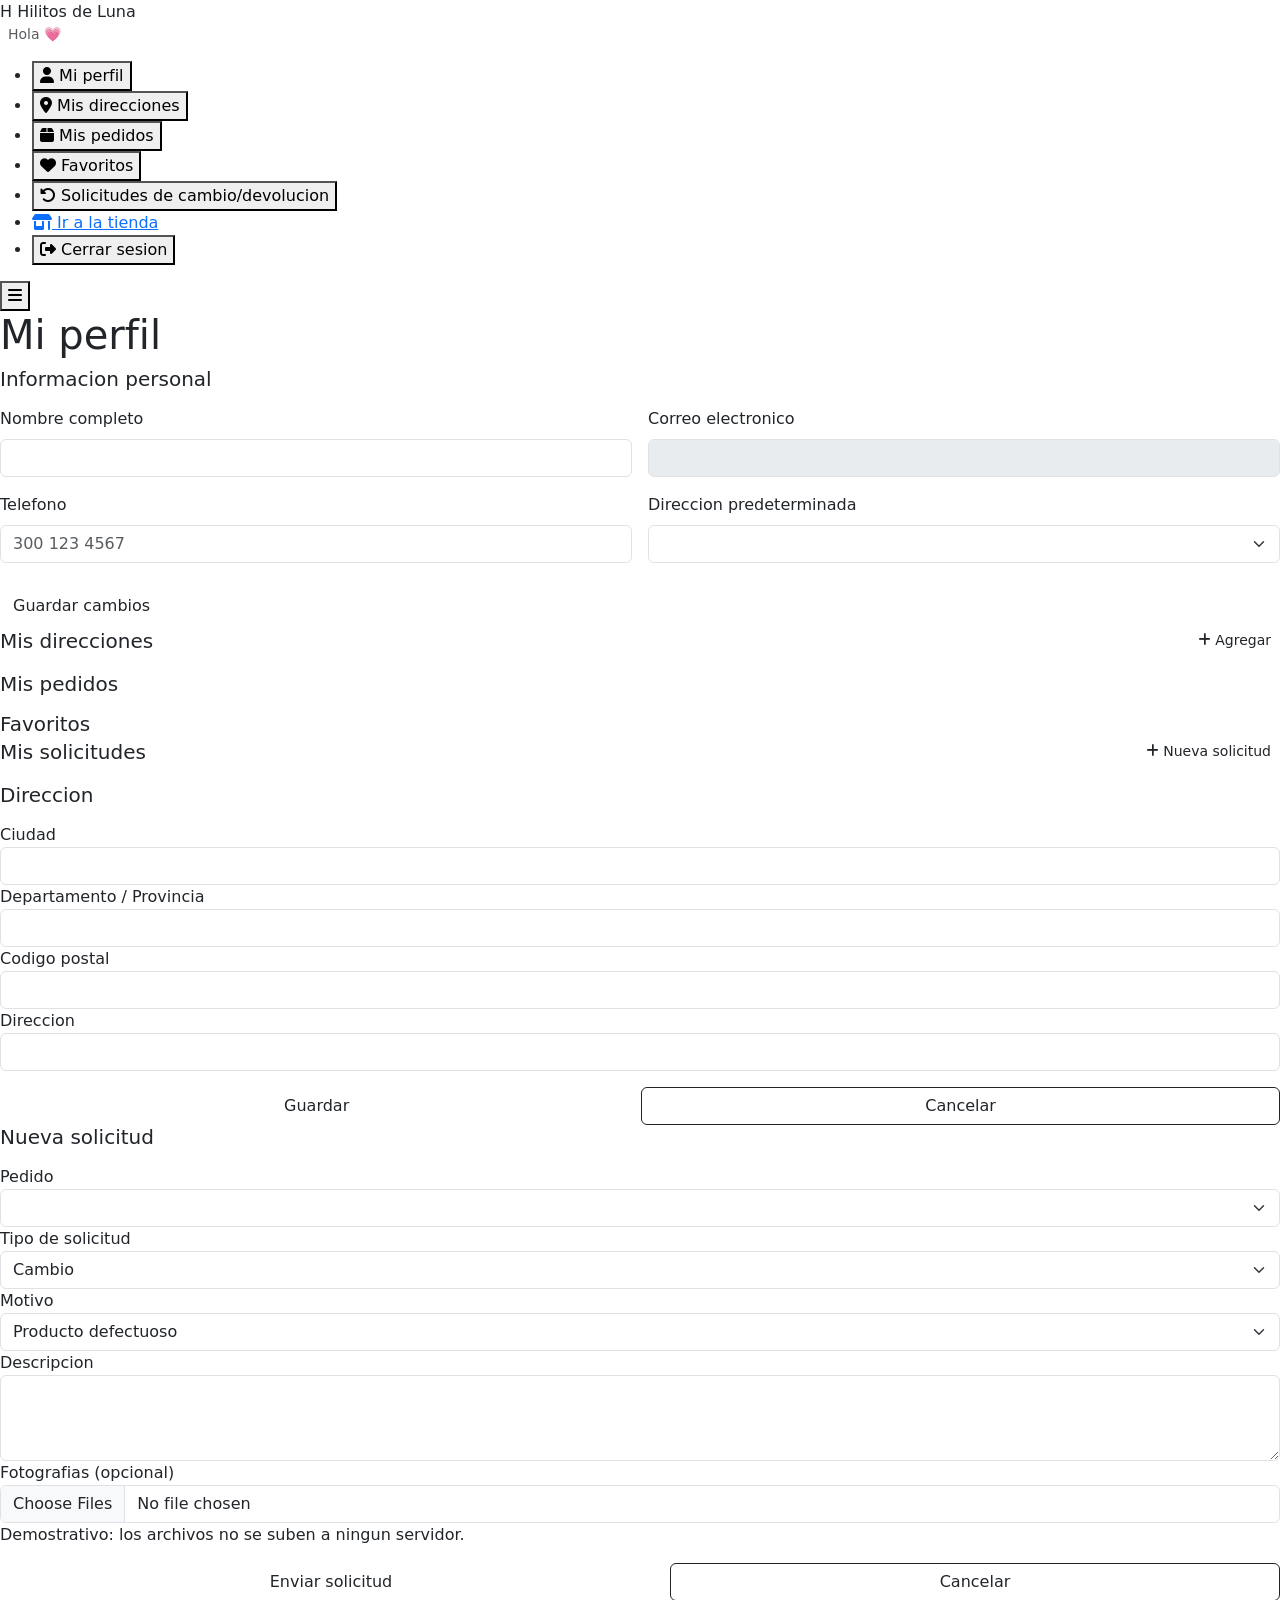
==== Cuenta.html @ 7c1213da "Novedad: Agregué Login con su respectivo CSS y JS" ====
<!DOCTYPE html>
<html lang="es">

<head>
    <meta charset="UTF-8">
    <meta name="viewport" content="width=device-width, initial-scale=1.0">
    <title>Mi cuenta - Hilitos de Luna</title>
    <link rel="icon" type="image/svg+xml" href="favicon.svg">
    <link href="https://cdn.jsdelivr.net/npm/bootstrap@5.3.8/dist/css/bootstrap.min.css" rel="stylesheet">
    <link rel="preconnect" href="https://fonts.googleapis.com">
    <link rel="preconnect" href="https://fonts.gstatic.com" crossorigin>
    <link href="https://fonts.googleapis.com/css2?family=Playfair+Display:wght@700;800&family=Poppins:wght@400;500;600;700&display=swap" rel="stylesheet">
    <link rel="stylesheet" href="https://cdnjs.cloudflare.com/ajax/libs/font-awesome/6.4.0/css/all.min.css">
    <link rel="stylesheet" href="style.css">
    <link rel="stylesheet" href="css/panel.css">
</head>

<body>
    <div class="hl-panel-shell">
        <aside class="hl-sidebar" id="sidebarCuenta">
            <div class="hl-sidebar-brand">
                <span class="brand-mark">H</span>
                <span>Hilitos de Luna</span>
            </div>
            <p class="px-2 text-muted small mb-3" id="saludoUsuario">Hola 💗</p>
            <ul class="hl-menu">
                <li><button data-seccion="perfil" class="active"><i class="fas fa-user"></i> Mi perfil</button></li>
                <li><button data-seccion="direcciones"><i class="fas fa-location-dot"></i> Mis direcciones</button></li>
                <li><button data-seccion="pedidos"><i class="fas fa-box"></i> Mis pedidos</button></li>
                <li><button data-seccion="favoritos"><i class="fas fa-heart"></i> Favoritos</button></li>
                <li><button data-seccion="solicitudes"><i class="fas fa-rotate-left"></i> Solicitudes de cambio/devolucion</button></li>
                <li><a href="index.html"><i class="fas fa-shop"></i> Ir a la tienda</a></li>
                <li><button id="btnCerrarSesion" class="hl-menu-danger"><i class="fas fa-right-from-bracket"></i> Cerrar sesion</button></li>
            </ul>
        </aside>

        <main class="hl-content">
            <div class="hl-content-header">
                <button class="hl-sidebar-toggle" id="btnToggleSidebar"><i class="fas fa-bars"></i></button>
                <h1 id="tituloSeccion">Mi perfil</h1>
            </div>

            <!-- PERFIL -->
            <section class="hl-panel-section active" id="seccion-perfil">
                <div class="hl-card">
                    <h2 class="h5 mb-3">Informacion personal</h2>
                    <form id="formPerfil">
                        <div class="row g-3">
                            <div class="col-md-6">
                                <label class="form-label">Nombre completo</label>
                                <input type="text" class="form-control" id="perfilNombre" required>
                            </div>
                            <div class="col-md-6">
                                <label class="form-label">Correo electronico</label>
                                <input type="email" class="form-control" id="perfilCorreo" disabled>
                            </div>
                            <div class="col-md-6">
                                <label class="form-label">Telefono</label>
                                <input type="tel" class="form-control" id="perfilTelefono" placeholder="300 123 4567">
                            </div>
                            <div class="col-md-6">
                                <label class="form-label">Direccion predeterminada</label>
                                <select class="form-select" id="perfilDireccionPredeterminada"></select>
                            </div>
                        </div>
                        <button type="submit" class="btn btn-shop mt-4">Guardar cambios</button>
                    </form>
                </div>
            </section>

            <!-- DIRECCIONES -->
            <section class="hl-panel-section" id="seccion-direcciones">
                <div class="hl-card">
                    <div class="d-flex justify-content-between align-items-center mb-3">
                        <h2 class="h5 mb-0">Mis direcciones</h2>
                        <button class="btn btn-shop btn-sm" id="btnNuevaDireccion"><i class="fas fa-plus"></i> Agregar</button>
                    </div>
                    <div id="listaDirecciones"></div>
                </div>
            </section>

            <!-- PEDIDOS -->
            <section class="hl-panel-section" id="seccion-pedidos">
                <div class="hl-card">
                    <h2 class="h5 mb-3">Mis pedidos</h2>
                    <div id="listaPedidos"></div>
                </div>
            </section>

            <!-- FAVORITOS -->
            <section class="hl-panel-section" id="seccion-favoritos">
                <div class="hl-card">
                    <h2 class="h5 mb-3">Favoritos</h2>
                    <div id="listaFavoritos" class="row g-3"></div>
                </div>
            </section>

            <!-- SOLICITUDES -->
            <section class="hl-panel-section" id="seccion-solicitudes">
                <div class="hl-card">
                    <div class="d-flex justify-content-between align-items-center mb-3">
                        <h2 class="h5 mb-0">Mis solicitudes</h2>
                        <button class="btn btn-shop btn-sm" id="btnNuevaSolicitud"><i class="fas fa-plus"></i> Nueva solicitud</button>
                    </div>
                    <div id="listaSolicitudes"></div>
                </div>
            </section>
        </main>
    </div>

    <!-- Modal direccion -->
    <div class="hl-modal-backdrop" id="modalDireccion">
        <div class="hl-modal">
            <h3 class="h5 mb-3">Direccion</h3>
            <form id="formDireccion">
                <input type="hidden" id="direccionId">
                <div class="hl-field">
                    <label>Ciudad</label>
                    <input type="text" class="form-control" id="direccionCiudad" required>
                </div>
                <div class="hl-field">
                    <label>Departamento / Provincia</label>
                    <input type="text" class="form-control" id="direccionDepartamento" required>
                </div>
                <div class="hl-field">
                    <label>Codigo postal</label>
                    <input type="text" class="form-control" id="direccionCodigoPostal" required>
                </div>
                <div class="hl-field">
                    <label>Direccion</label>
                    <input type="text" class="form-control" id="direccionTexto" required>
                </div>
                <div class="d-flex gap-2 mt-3">
                    <button type="submit" class="btn btn-shop flex-fill">Guardar</button>
                    <button type="button" class="btn btn-outline-dark flex-fill" id="btnCerrarModalDireccion">Cancelar</button>
                </div>
            </form>
        </div>
    </div>

    <!-- Modal solicitud -->
    <div class="hl-modal-backdrop" id="modalSolicitud">
        <div class="hl-modal">
            <h3 class="h5 mb-3">Nueva solicitud</h3>
            <form id="formSolicitud">
                <div class="hl-field">
                    <label>Pedido</label>
                    <select class="form-select" id="solicitudPedido" required></select>
                </div>
                <div class="hl-field">
                    <label>Tipo de solicitud</label>
                    <select class="form-select" id="solicitudTipo" required>
                        <option value="Cambio">Cambio</option>
                        <option value="Devolucion">Devolucion</option>
                        <option value="Garantia">Garantia</option>
                    </select>
                </div>
                <div class="hl-field">
                    <label>Motivo</label>
                    <select class="form-select" id="solicitudMotivo" required>
                        <option>Producto defectuoso</option>
                        <option>No corresponde al pedido</option>
                        <option>Cambio de talla/color</option>
                        <option>Otro</option>
                    </select>
                </div>
                <div class="hl-field">
                    <label>Descripcion</label>
                    <textarea class="form-control" id="solicitudDescripcion" rows="3" required></textarea>
                </div>
                <div class="hl-field">
                    <label>Fotografias (opcional)</label>
                    <input type="file" class="form-control" id="solicitudFotos" accept="image/*" multiple>
                    <p class="hl-hint">Demostrativo: los archivos no se suben a ningun servidor.</p>
                </div>
                <div class="d-flex gap-2 mt-3">
                    <button type="submit" class="btn btn-shop flex-fill">Enviar solicitud</button>
                    <button type="button" class="btn btn-outline-dark flex-fill" id="btnCerrarModalSolicitud">Cancelar</button>
                </div>
            </form>
        </div>
    </div>

    <script src="js/store.js"></script>
    <script src="js/ui-components.js"></script>
    <script src="js/cuenta.js"></script>
</body>

</html>
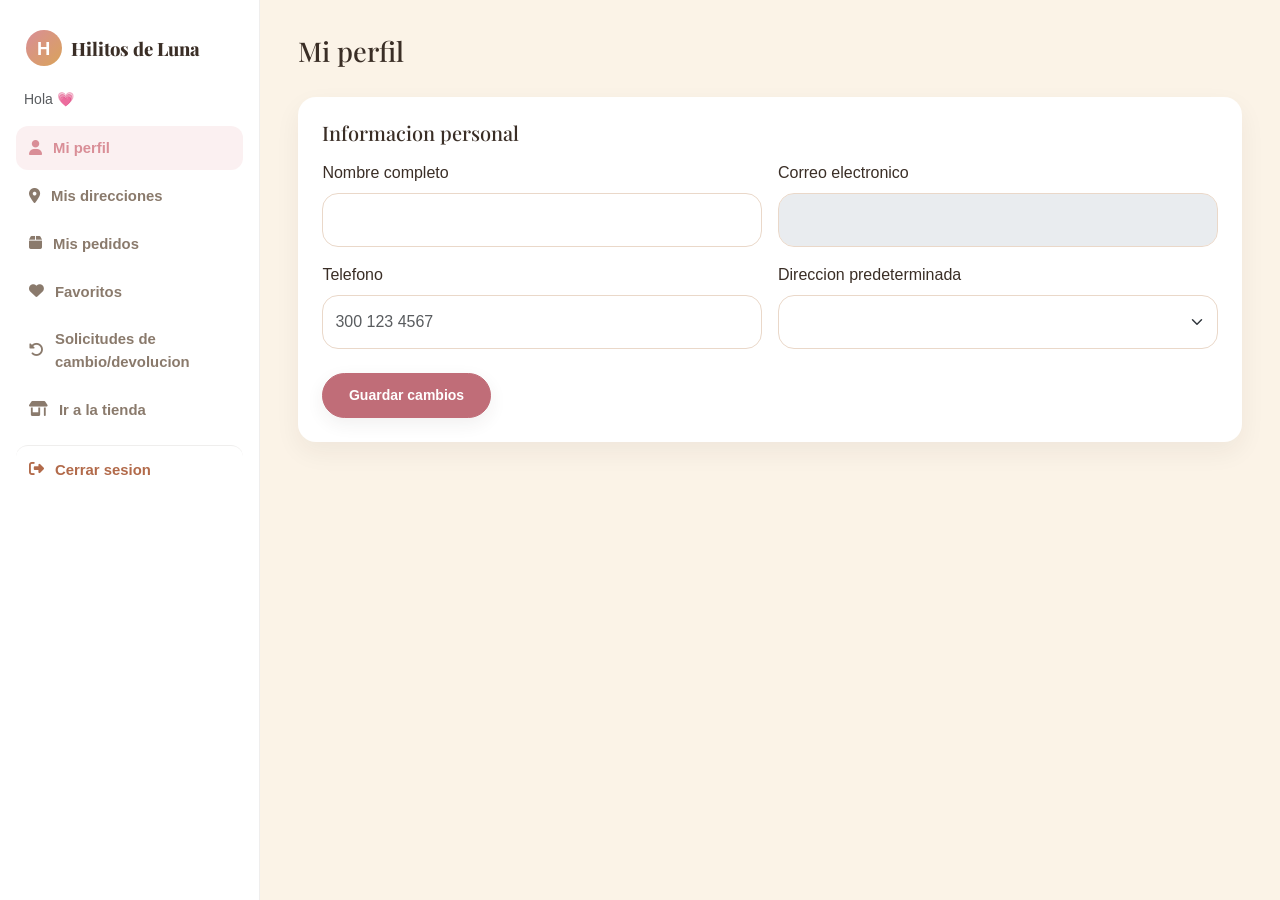
==== commit 1f9fa0b9: "Cambios: Nuevamente, se modifico el link de los archivos ya que se encontraban mal enlazados" ====
--- a/Cuenta.html
+++ b/Cuenta.html
@@ -11,8 +11,8 @@
     <link rel="preconnect" href="https://fonts.gstatic.com" crossorigin>
     <link href="https://fonts.googleapis.com/css2?family=Playfair+Display:wght@700;800&family=Poppins:wght@400;500;600;700&display=swap" rel="stylesheet">
     <link rel="stylesheet" href="https://cdnjs.cloudflare.com/ajax/libs/font-awesome/6.4.0/css/all.min.css">
-    <link rel="stylesheet" href="style.css">
-    <link rel="stylesheet" href="css/panel.css">
+    <link rel="stylesheet" href="style/style.css">
+    <link rel="stylesheet" href="style/Panel.css">
 </head>
 
 <body>
--- a/style/style.css
+++ b/style/style.css
@@ -0,0 +1,1473 @@
+:root {
+    /* Paleta principal — crema/beige de base, rosa como acento, terracota de contraste, dorado calido, blanco limpio */
+    --cream: #fbf3e7;
+    --cream-deep: #f4e6d4;
+    --rose: #d98e97;
+    --rose-deep: #c06d78;
+    --clay: #b26a4a;
+    --gold: #d9a35a;
+    --ink: #3a2e26;
+    --muted: #8a7a6c;
+    --paper: #ffffff;
+    --line: #eadfcf;
+
+    /* Espaciado */
+    --space-xs: .5rem;
+    --space-sm: 1rem;
+    --space-md: 1.75rem;
+    --space-lg: 3rem;
+    --space-xl: 5rem;
+
+    /* Bordes y sombras — suaves, sin exceso */
+    --radius-sm: 10px;
+    --radius-md: 16px;
+    --radius-lg: 24px;
+    --shadow-sm: 0 6px 18px rgba(58, 46, 38, .07);
+    --shadow-md: 0 14px 34px rgba(58, 46, 38, .10);
+    --shadow-lg: 0 24px 56px rgba(58, 46, 38, .14);
+
+    /* Tipografia */
+    --font-display: "Bebas Neue", sans-serif;;
+    --font-body: "Elms Sans", sans-serif;
+    --fs-h1: clamp(2.6rem, 5.2vw, 4.4rem);
+    --fs-h2: clamp(2rem, 3.6vw, 2.85rem);
+    --fs-h3: 1.3rem;
+    --fs-body: 1rem;
+    --fs-small: .875rem;
+    --fs-label: .75rem;
+}
+
+* {
+    letter-spacing: 0;
+}
+
+html {
+    scroll-behavior: smooth;
+}
+
+@media (prefers-reduced-motion: reduce) {
+    html {
+        scroll-behavior: auto;
+    }
+
+    * {
+        animation-duration: .001ms !important;
+        transition-duration: .001ms !important;
+    }
+}
+
+:focus-visible {
+    outline: 3px solid var(--clay);
+    outline-offset: 3px;
+}
+
+body {
+    overflow-x: hidden;
+    background: var(--cream);
+    color: var(--ink);
+    font-family: var(--font-body);
+    font-size: var(--fs-body);
+}
+
+h1,
+h2,
+h3.section-title,
+.navbar-brand,
+.hero h1 {
+    font-family: var(--font-display);
+}
+
+h1 { font-size: var(--fs-h1); }
+h2 { font-size: var(--fs-h2); }
+h3 { font-size: var(--fs-h3); }
+
+.text-muted,
+.lead,
+p {
+    color: var(--muted);
+}
+
+/* ===== NAVBAR ===== */
+.navbar {
+    padding: .85rem 0;
+    background: rgba(251, 243, 231, .9);
+    backdrop-filter: blur(16px);
+    border-bottom: 1px solid transparent;
+    transition: box-shadow .3s ease, border-color .3s ease;
+}
+
+.navbar-brand {
+    display: inline-flex;
+    align-items: center;
+    gap: .65rem;
+    color: var(--ink);
+    font-size: 1.3rem;
+    font-weight: 800;
+}
+
+.brand-mark {
+    display: grid;
+    place-items: center;
+    width: 38px;
+    height: 38px;
+    border-radius: 50%;
+    background: linear-gradient(135deg, var(--rose), var(--gold));
+    color: #fff;
+    font-family: var(--font-body);
+    font-weight: 800;
+}
+
+.navbar-links {
+    display: flex;
+    align-items: center;
+    gap: 1.85rem;
+}
+
+.nav-link {
+    padding: 0;
+    color: var(--ink);
+    font-size: var(--fs-small);
+    font-weight: 600;
+    position: relative;
+}
+
+.nav-link::after {
+    content: "";
+    position: absolute;
+    left: 0;
+    bottom: -4px;
+    width: 0;
+    height: 2px;
+    background: var(--rose-deep);
+    transition: width .25s ease;
+}
+
+.nav-link:hover,
+.nav-link:focus-visible {
+    color: var(--rose-deep);
+}
+
+.nav-link:hover::after,
+.nav-link:focus-visible::after {
+    width: 100%;
+}
+
+.navbar-icons {
+    display: flex;
+    align-items: center;
+    gap: .35rem;
+}
+
+.icon-btn {
+    position: relative;
+    display: grid;
+    place-items: center;
+    width: 42px;
+    height: 42px;
+    border: 1px solid transparent;
+    border-radius: 50%;
+    background: transparent;
+    color: var(--ink);
+    font-size: 1.05rem;
+    text-decoration: none;
+    transition: background .2s ease, color .2s ease;
+}
+
+.icon-btn:hover,
+.icon-btn:focus-visible {
+    background: var(--cream-deep);
+    color: var(--rose-deep);
+}
+
+.cart-badge {
+    position: absolute;
+    top: 2px;
+    right: 2px;
+    display: grid;
+    place-items: center;
+    min-width: 17px;
+    height: 17px;
+    padding: 0 3px;
+    border-radius: 999px;
+    background: var(--rose-deep);
+    color: #fff;
+    font-size: .62rem;
+    font-weight: 800;
+}
+
+.hamburger-btn {
+    display: grid;
+    place-items: center;
+    width: 42px;
+    height: 42px;
+    border: 1px solid var(--line);
+    border-radius: 50%;
+    background: var(--paper);
+    color: var(--ink);
+    font-size: 1.05rem;
+    transition: background .2s ease, border-color .2s ease;
+}
+
+.hamburger-btn:hover,
+.hamburger-btn:focus-visible {
+    background: var(--cream-deep);
+    border-color: var(--rose);
+}
+
+/* ===== OFFCANVAS MENU ===== */
+.menu-offcanvas {
+    width: min(380px, 88vw);
+    background: var(--paper);
+    border-left: 1px solid var(--line);
+}
+
+.menu-offcanvas .offcanvas-header {
+    padding: 1.5rem 1.75rem 1rem;
+    border-bottom: 1px solid var(--line);
+}
+
+.menu-offcanvas .offcanvas-body {
+    padding: 1.5rem 1.75rem 2rem;
+}
+
+.menu-group {
+    margin-bottom: 1.75rem;
+}
+
+.menu-group-title {
+    display: block;
+    margin-bottom: .65rem;
+    color: var(--clay);
+    font-size: .72rem;
+    font-weight: 800;
+    letter-spacing: .08em;
+    text-transform: uppercase;
+}
+
+.menu-group ul {
+    list-style: none;
+    margin: 0;
+    padding: 0;
+}
+
+.menu-group a {
+    display: block;
+    padding: .55rem 0;
+    color: var(--ink);
+    font-weight: 600;
+    text-decoration: none;
+    border-bottom: 1px solid var(--line);
+}
+
+.menu-group a:hover,
+.menu-group a:focus-visible {
+    color: var(--rose-deep);
+}
+
+.menu-cta {
+    margin-top: .5rem;
+}
+
+/* ===== BOTONES ===== */
+.btn {
+    border-radius: 999px;
+    padding: .7rem 1.6rem;
+    font-size: var(--fs-small);
+    font-weight: 700;
+}
+
+.btn-shop {
+    background: var(--rose-deep);
+    border-color: var(--rose-deep);
+    color: #fff;
+    box-shadow: var(--shadow-sm);
+    transition: all .25s ease;
+}
+
+.btn-shop:hover {
+    background: var(--clay);
+    border-color: var(--clay);
+    color: #fff;
+    transform: translateY(-2px);
+    box-shadow: var(--shadow-md);
+}
+
+.btn-outline-dark {
+    border-radius: 999px;
+    border-color: var(--ink);
+    color: var(--ink);
+}
+
+.btn-outline-dark:hover {
+    background: var(--ink);
+    border-color: var(--ink);
+    color: #fff;
+}
+
+.hero {
+    position: relative;
+    padding-top: 6.5rem;
+    background:
+        radial-gradient(circle at 12% 20%, rgba(217, 142, 151, .14), transparent 32%),
+        var(--cream);
+}
+
+.hero h1 {
+    max-width: 620px;
+    font-size: var(--fs-h1);
+    line-height: 1.04;
+    color: var(--ink);
+}
+
+.hero .lead {
+    max-width: 480px;
+    margin-top: 1rem;
+    font-size: 1.05rem;
+    color: var(--muted);
+}
+
+.hero-actions {
+    margin-top: 2rem;
+}
+
+.hero-art {
+    position: relative;
+}
+
+.hero-art img,
+.story-img,
+.gallery-grid img {
+    width: 100%;
+    border-radius: var(--radius-md);
+    object-fit: cover;
+    box-shadow: var(--shadow-lg);
+}
+
+.hero-art img {
+    height: 560px;
+}
+
+.trust-badge {
+    display: inline-flex;
+    align-items: center;
+    gap: .6rem;
+    margin-top: 1.5rem;
+    padding: .55rem 1.1rem .55rem .55rem;
+    border-radius: 999px;
+    background: var(--paper);
+    box-shadow: var(--shadow-sm);
+}
+
+.trust-badge .badge-icon {
+    display: grid;
+    place-items: center;
+    width: 34px;
+    height: 34px;
+    border-radius: 50%;
+    background: var(--rose);
+    color: #fff;
+    font-size: .8rem;
+    font-weight: 800;
+}
+
+.trust-badge span {
+    color: var(--ink);
+    font-size: .8rem;
+    font-weight: 700;
+}
+
+/* ===== FRANJA DE BENEFICIOS ===== */
+.benefits-strip {
+    padding: 1.75rem 0;
+    background: var(--paper);
+    border-bottom: 1px solid var(--line);
+}
+
+.benefits-strip .row {
+    row-gap: 1rem;
+}
+
+.benefit-chip {
+    display: flex;
+    align-items: center;
+    justify-content: center;
+    gap: .6rem;
+}
+
+.benefit-chip i {
+    color: var(--rose-deep);
+    font-size: 1.05rem;
+}
+
+.benefit-chip span {
+    color: var(--ink);
+    font-size: .85rem;
+    font-weight: 600;
+}
+
+.section-spacing {
+    padding: var(--space-xl) 0;
+}
+
+.section-label {
+    display: inline-flex;
+    margin-bottom: .75rem;
+    padding: .45rem .9rem;
+    border-radius: 999px;
+    background: var(--cream-deep);
+    color: var(--clay);
+    font-size: var(--fs-label);
+    font-weight: 800;
+    letter-spacing: .04em;
+    text-transform: uppercase;
+}
+
+.section-title {
+    font-size: var(--fs-h2);
+    line-height: 1.1;
+    color: var(--ink);
+}
+
+.product-card {
+    overflow: hidden;
+    height: 100%;
+    border-radius: var(--radius-md);
+    background: var(--paper);
+    box-shadow: 0 18px 44px rgba(51, 40, 34, .1);
+    transition: transform .25s ease, box-shadow .25s ease;
+}
+
+.featured-section {
+    background: var(--cream-deep);
+}
+
+.crochet-carousel {
+    overflow: hidden;
+    border-radius: var(--radius-lg);
+    background: #fff;
+    box-shadow: var(--shadow-lg);
+}
+
+.crochet-carousel .carousel-item {
+    position: relative;
+}
+
+.crochet-carousel img {
+    height: 520px;
+    object-fit: cover;
+    object-position: center;
+}
+
+.crochet-carousel .carousel-item:nth-child(2) img {
+    object-position: center 62%;
+}
+
+.crochet-carousel .carousel-item:nth-child(3) img {
+    object-position: center 58%;
+}
+
+.crochet-carousel .carousel-caption {
+    right: auto;
+    bottom: 1.5rem;
+    left: 1.5rem;
+    z-index: 2;
+    max-width: 320px;
+    padding: 1.1rem 1.4rem;
+    border-radius: var(--radius-md);
+    background: rgba(255, 255, 255, .92);
+    box-shadow: var(--shadow-sm);
+    text-align: left;
+}
+
+.carousel-eyebrow {
+    display: block;
+    margin-bottom: .3rem;
+    color: var(--clay);
+    font-size: .68rem;
+    font-weight: 800;
+    letter-spacing: .06em;
+    text-transform: uppercase;
+}
+
+.crochet-carousel .carousel-caption h5 {
+    margin-bottom: .3rem;
+    color: var(--ink);
+    font-family: var(--font-display);
+    font-size: 1.5rem;
+    font-weight: 700;
+    line-height: 1.1;
+}
+
+.carousel-price-row {
+    display: flex;
+    align-items: center;
+    justify-content: space-between;
+    gap: .75rem;
+    margin-top: .6rem;
+}
+
+.carousel-price-row strong {
+    color: var(--rose-deep);
+    font-family: var(--font-display);
+    font-size: 1.2rem;
+}
+
+.carousel-price-row a {
+    color: var(--clay);
+    font-size: .78rem;
+    font-weight: 800;
+    text-decoration: none;
+    white-space: nowrap;
+}
+
+.carousel-price-row a:hover {
+    text-decoration: underline;
+}
+
+.crochet-carousel .carousel-indicators {
+    right: 1.5rem;
+    bottom: 1.5rem;
+    left: auto;
+    justify-content: flex-end;
+    margin: 0;
+}
+
+.crochet-carousel .carousel-indicators [data-bs-target] {
+    width: 42px;
+    height: 5px;
+    border: 0;
+    border-radius: 999px;
+    background-color: var(--clay);
+}
+
+.crochet-carousel .carousel-control-prev,
+.crochet-carousel .carousel-control-next {
+    width: 4rem;
+}
+
+.crochet-carousel .carousel-control-prev-icon,
+.crochet-carousel .carousel-control-next-icon {
+    width: 3rem;
+    height: 3rem;
+    border-radius: 50%;
+    background-size: 50%;
+    background-color: rgba(255, 255, 255, .75);
+}
+
+.product-card:hover {
+    transform: translateY(-8px);
+    box-shadow: 0 26px 60px rgba(51, 40, 34, .16);
+}
+
+.product-card img {
+    width: 100%;
+    height: 260px;
+    object-fit: cover;
+    object-position: center;
+}
+
+.row > .col-md-6:nth-child(2) .product-card img {
+    object-position: center 42%;
+}
+
+.product-body {
+    padding: 1.25rem;
+}
+
+.product-body span {
+    color: var(--rose);
+    font-size: .78rem;
+    font-weight: 800;
+    text-transform: uppercase;
+}
+
+.product-body h3 {
+    margin-top: .35rem;
+    font-size: 1.25rem;
+    font-weight: 800;
+}
+
+.product-body p {
+    color: var(--muted);
+}
+
+.product-footer {
+    display: flex;
+    align-items: center;
+    justify-content: space-between;
+    gap: 1rem;
+}
+
+.product-footer a {
+    color: var(--clay);
+    font-weight: 800;
+    text-decoration: none;
+}
+
+.story-section {
+    background: #f7eadb;
+}
+
+.story-img {
+    height: 560px;
+}
+
+.mini-card {
+    min-height: 74px;
+    display: flex;
+    align-items: center;
+    padding: 1rem;
+    border-radius: var(--radius-md);
+    background: rgba(255, 255, 255, .68);
+    color: var(--ink);
+    font-weight: 700;
+}
+
+.gallery-section {
+    background: var(--cream);
+}
+
+.gallery-grid {
+    --bs-gutter-x: 1rem;
+}
+
+.gallery-grid .gallery-item {
+    overflow: hidden;
+    border-radius: var(--radius-md);
+    box-shadow: var(--shadow-sm);
+}
+
+.gallery-grid button.gallery-item {
+    display: block;
+    width: 100%;
+    padding: 0;
+    border: 0;
+    background: none;
+    cursor: zoom-in;
+}
+
+.gallery-grid img {
+    display: block;
+    width: 100%;
+    height: 100%;
+    object-fit: cover;
+    transition: transform .4s ease;
+}
+
+.gallery-grid button.gallery-item:hover img,
+.gallery-grid button.gallery-item:focus-visible img {
+    transform: scale(1.05);
+}
+
+.gallery-tall { height: 460px; }
+.gallery-short { height: 220px; }
+.gallery-mid { height: 340px; }
+
+.pinterest-section {
+    padding: 3.5rem 0;
+    background: var(--paper);
+}
+
+.pinterest-section .section-title {
+    font-size: clamp(1.6rem, 2.6vw, 2.1rem);
+}
+
+.pin-card {
+    overflow: hidden;
+    height: 380px;
+    padding: .5rem;
+    border-radius: var(--radius-md);
+    background: var(--cream);
+    box-shadow: var(--shadow-sm);
+}
+
+.pin-card iframe {
+    width: 100%;
+    height: 100%;
+    border: 0;
+    border-radius: var(--radius-sm);
+    background: #fff;
+}
+
+.pin-card-wide {
+    height: 400px;
+}
+
+/* ===== LIGHTBOX ===== */
+.gallery-lightbox .modal-content {
+    overflow: hidden;
+    border: 0;
+    border-radius: var(--radius-md);
+    background: transparent;
+}
+
+.gallery-lightbox .btn-close {
+    position: absolute;
+    top: .75rem;
+    right: .75rem;
+    z-index: 2;
+    padding: .6rem;
+    border-radius: 50%;
+    background: rgba(255, 255, 255, .9);
+    opacity: 1;
+}
+
+.gallery-lightbox img {
+    width: 100%;
+    max-height: 85vh;
+    object-fit: contain;
+    background: var(--ink);
+}
+
+/* ===== FAQ ===== */
+.faq-section {
+    background: var(--cream-deep);
+}
+
+.faq-accordion .accordion-item {
+    margin-bottom: .75rem;
+    border: 1px solid var(--line);
+    border-radius: var(--radius-sm) !important;
+    overflow: hidden;
+    background: var(--paper);
+}
+
+.faq-accordion .accordion-button {
+    padding: 1.1rem 1.3rem;
+    color: var(--ink);
+    font-weight: 700;
+    background: var(--paper);
+}
+
+.faq-accordion .accordion-button:not(.collapsed) {
+    color: var(--rose-deep);
+    background: var(--cream);
+    box-shadow: none;
+}
+
+.faq-accordion .accordion-button:focus {
+    box-shadow: 0 0 0 .2rem rgba(192, 109, 120, .18);
+}
+
+.faq-accordion .accordion-body {
+    padding: 0 1.3rem 1.2rem;
+    color: var(--muted);
+}
+
+.contact-section {
+    background: #f7eadb;
+}
+
+.quote-section {
+    background: #fff8ed;
+}
+
+.quote-panel {
+    padding: 2rem;
+    border-radius: var(--radius-md);
+    background:
+        linear-gradient(135deg, rgba(255, 255, 255, .9), rgba(247, 234, 219, .72));
+    box-shadow: 0 22px 60px rgba(51, 40, 34, .12);
+}
+
+.quote-form,
+.quote-result {
+    height: 100%;
+    padding: 1.5rem;
+    border-radius: var(--radius-md);
+    background: rgba(255, 255, 255, .78);
+}
+
+.quote-form .form-label {
+    color: var(--ink);
+    font-weight: 700;
+}
+
+.quote-result {
+    display: flex;
+    flex-direction: column;
+    justify-content: center;
+    border: 2px solid rgba(192, 109, 120, .2);
+}
+
+.quote-kicker {
+    color: var(--clay);
+    font-size: .78rem;
+    font-weight: 800;
+    text-transform: uppercase;
+}
+
+.quote-result strong {
+    display: block;
+    margin: .4rem 0 .75rem;
+    color: var(--rose);
+    font-family: 'Playfair Display', serif;
+    font-size: clamp(2.4rem, 6vw, 4.2rem);
+    line-height: 1;
+}
+
+.quote-result p {
+    margin: 0;
+    color: var(--muted);
+    font-weight: 500;
+}
+
+.contact-box {
+    padding: 2rem;
+    border-radius: var(--radius-md);
+    background: var(--paper);
+    box-shadow: 0 22px 60px rgba(51, 40, 34, .12);
+}
+
+.form-control,
+.form-select {
+    min-height: 54px;
+    border-radius: var(--radius-md);
+    border-color: #ead8c9;
+}
+
+.form-control:focus,
+.form-select:focus {
+    border-color: var(--rose);
+    box-shadow: 0 0 0 .25rem rgba(192, 109, 120, .14);
+}
+
+textarea.form-control {
+    min-height: 130px;
+}
+
+.footer {
+    padding: 3.5rem 0 1.5rem;
+    background: var(--ink);
+    color: rgba(255, 255, 255, .75);
+}
+
+.footer a {
+    color: rgba(255, 255, 255, .75);
+    text-decoration: none;
+}
+
+.footer a:hover,
+.footer a:focus-visible {
+    color: var(--gold);
+}
+
+.footer-brand {
+    display: flex;
+    align-items: center;
+    gap: .6rem;
+    margin-bottom: .85rem;
+}
+
+.brand-mark-footer {
+    display: grid;
+    place-items: center;
+    width: 34px;
+    height: 34px;
+    border-radius: 50%;
+    background: linear-gradient(135deg, var(--rose), var(--gold));
+    color: #fff;
+    font-weight: 800;
+}
+
+.footer-brand h5 {
+    margin: 0;
+    color: #fff;
+    font-family: var(--font-display);
+    font-size: 1.15rem;
+    font-weight: 800;
+}
+
+.footer-description {
+    max-width: 240px;
+    margin-bottom: 1.1rem;
+    font-size: .88rem;
+}
+
+.footer-socials {
+    display: flex;
+    gap: .6rem;
+}
+
+.footer-socials a {
+    display: grid;
+    place-items: center;
+    width: 36px;
+    height: 36px;
+    border-radius: 50%;
+    background: rgba(255, 255, 255, .08);
+}
+
+.footer-socials a:hover,
+.footer-socials a:focus-visible {
+    background: var(--rose-deep);
+    color: #fff;
+}
+
+.footer-title {
+    margin-bottom: 1rem;
+    color: #fff;
+    font-size: .82rem;
+    font-weight: 800;
+    letter-spacing: .04em;
+    text-transform: uppercase;
+}
+
+.footer-links,
+.footer-info {
+    list-style: none;
+    margin: 0;
+    padding: 0;
+}
+
+.footer-links li {
+    margin-bottom: .6rem;
+    font-size: .88rem;
+}
+
+.footer-info li {
+    display: flex;
+    align-items: flex-start;
+    gap: .55rem;
+    margin-bottom: .75rem;
+    font-size: .85rem;
+}
+
+.footer-info i {
+    margin-top: .2rem;
+    color: var(--gold);
+    width: 1rem;
+}
+
+.footer-divider {
+    margin: 1.5rem 0;
+    border-color: rgba(255, 255, 255, .12);
+}
+
+.footer-bottom {
+    font-size: .82rem;
+}
+
+.footer-bottom-links {
+    display: flex;
+    gap: 1.25rem;
+}
+
+.footer-bottom-links a {
+    font-size: .82rem;
+}
+
+@media (max-width: 767.98px) {
+    .navbar {
+        padding: .65rem 0;
+    }
+
+    .navbar-links {
+        display: none;
+    }
+
+    .hero {
+        padding-top: 5.5rem;
+        text-align: center;
+    }
+
+    .hero .row {
+        min-height: auto !important;
+        padding-bottom: 3rem;
+    }
+
+    .hero .lead {
+        margin-left: auto;
+        margin-right: auto;
+    }
+
+    .hero-actions {
+        align-items: center;
+    }
+
+    .hero .btn {
+        width: 100%;
+    }
+
+    .hero-art img {
+        height: 380px;
+    }
+
+    .trust-badge {
+        margin-left: auto;
+        margin-right: auto;
+    }
+
+    .section-spacing {
+        padding: 3.25rem 0;
+    }
+
+    .crochet-carousel img {
+        height: 420px;
+    }
+
+    .crochet-carousel .carousel-caption {
+        right: .75rem;
+        bottom: 3.25rem;
+        left: .75rem;
+        max-width: none;
+        padding: .9rem 1.1rem;
+        text-align: left;
+    }
+
+    .crochet-carousel .carousel-caption h5 {
+        font-size: 1.25rem;
+    }
+
+    .crochet-carousel .carousel-indicators {
+        right: 0;
+        left: 0;
+        bottom: .75rem;
+        justify-content: center;
+    }
+
+    .crochet-carousel .carousel-control-prev,
+    .crochet-carousel .carousel-control-next {
+        width: 3rem;
+    }
+
+    .story-img {
+        height: 320px;
+    }
+
+    .gallery-tall { height: 300px; }
+    .gallery-short { height: 200px; }
+    .gallery-mid { height: 240px; }
+
+    .pin-card,
+    .pin-card-wide {
+        height: 320px;
+    }
+
+    .quote-panel,
+    .quote-form,
+    .quote-result {
+        padding: 1.25rem;
+    }
+
+    .contact-box {
+        padding: 1.25rem;
+    }
+}
+
+.blog-section {
+    background: var(--paper);
+}
+
+.blog-card {
+    overflow: hidden;
+    height: 100%;
+    border-radius: var(--radius-md);
+    background: var(--cream);
+    box-shadow: 0 18px 44px rgba(51, 40, 34, .1);
+    transition: transform .25s ease, box-shadow .25s ease;
+}
+
+.blog-card:hover {
+    transform: translateY(-4px);
+    box-shadow: 0 24px 68px rgba(51, 40, 34, .16);
+}
+
+.blog-card img {
+    width: 100%;
+    height: 200px;
+    object-fit: cover;
+}
+
+.blog-body {
+    padding: 1.5rem;
+}
+
+.blog-date {
+    display: block;
+    margin-bottom: .5rem;
+    color: var(--muted);
+    font-size: .8rem;
+    font-weight: 600;
+}
+
+.blog-body h3 {
+    margin-bottom: .75rem;
+    color: var(--ink);
+    font-family: 'Playfair Display', serif;
+    font-size: 1.25rem;
+    font-weight: 700;
+}
+
+.blog-body p {
+    margin-bottom: 1rem;
+    color: var(--muted);
+    line-height: 1.5;
+}
+
+.read-more {
+    color: var(--rose);
+    font-weight: 600;
+    text-decoration: none;
+    transition: all .3s ease;
+    cursor: pointer;
+}
+
+.read-more:hover {
+    text-decoration: underline;
+    color: var(--clay);
+}
+
+body.modal-open {
+    overflow: hidden;
+}
+
+.blog-modal-backdrop {
+    position: fixed;
+    inset: 0;
+    z-index: 2000;
+    display: flex;
+    align-items: center;
+    justify-content: center;
+    padding: 1.5rem;
+    background: rgba(58, 46, 38, 0.58);
+    opacity: 0;
+    visibility: hidden;
+    pointer-events: none;
+    transition: opacity .25s ease, visibility .25s ease;
+}
+
+.blog-modal-backdrop.is-open {
+    opacity: 1;
+    visibility: visible;
+    pointer-events: auto;
+}
+
+.blog-modal {
+    position: relative;
+    width: min(860px, 92vw);
+    max-height: 86vh;
+    overflow: auto;
+    border: 2px solid var(--rose-deep);
+    border-radius: 24px;
+    background: var(--paper);
+    box-shadow: var(--shadow-lg);
+    padding: 1.5rem;
+}
+
+.blog-modal-close {
+    position: sticky;
+    top: 0;
+    float: right;
+    display: grid;
+    place-items: center;
+    width: 40px;
+    height: 40px;
+    margin-left: auto;
+    border: 1px solid var(--line);
+    border-radius: 50%;
+    background: var(--paper);
+    color: var(--ink);
+    font-size: 1.5rem;
+    line-height: 1;
+    cursor: pointer;
+    transition: all .2s ease;
+}
+
+.blog-modal-close:hover,
+.blog-modal-close:focus-visible {
+    background: var(--cream-deep);
+    border-color: var(--rose);
+    color: var(--rose-deep);
+}
+
+.blog-modal-image {
+    width: 100%;
+    height: 300px;
+    margin-bottom: 1.25rem;
+    border-radius: 18px;
+    object-fit: cover;
+    box-shadow: var(--shadow-md);
+}
+
+.blog-modal-header {
+    margin-bottom: 1rem;
+}
+
+.blog-modal-header .blog-date {
+    margin-bottom: .75rem;
+}
+
+.blog-modal-header h3 {
+    margin: 0 0 .75rem;
+    color: var(--ink);
+    font-family: var(--font-display);
+    font-size: clamp(2rem, 4vw, 2.75rem);
+}
+
+.blog-modal-summary {
+    margin-bottom: 1.25rem;
+    color: var(--muted);
+    font-size: 1.05rem;
+    line-height: 1.6;
+}
+
+.blog-modal-body p {
+    font-family: var(--font-body);
+    margin-bottom: 1rem;
+    color: var(--ink);
+    line-height: 1.75;
+}
+
+@media (max-width: 576px) {
+    .blog-modal {
+        padding: 1rem;
+    }
+
+    .blog-modal-image {
+        height: 220px;
+    }
+}
+
+/* PRICING SECTION STYLES - PROFESIONAL */
+.pricing-section {
+    background: linear-gradient(135deg, rgba(192, 109, 120, .08) 0%, rgba(178, 106, 74, .08) 100%);
+}
+
+.pricing-section .section-title {
+    font-size: clamp(2.5rem, 5vw, 4rem);
+    font-weight: 800;
+    color: var(--ink);
+}
+
+.pricing-card {
+    position: relative;
+    overflow: hidden;
+    height: 100%;
+    border-radius: var(--radius-md);
+    background: var(--paper);
+    border: 2px solid #f0f0f0;
+    box-shadow: 0 8px 32px rgba(51, 40, 34, .08);
+    transition: all .3s cubic-bezier(.4, 0, .2, 1);
+    display: flex;
+    flex-direction: column;
+}
+
+.pricing-card::before {
+    content: '';
+    position: absolute;
+    top: 0;
+    left: -100%;
+    width: 100%;
+    height: 4px;
+    background: linear-gradient(90deg, var(--rose), var(--clay));
+    transition: left .3s ease;
+}
+
+.pricing-card:hover {
+    transform: translateY(-8px);
+    border-color: var(--rose);
+    box-shadow: 0 20px 48px rgba(51, 40, 34, .16);
+}
+
+.pricing-card:hover::before {
+    left: 0;
+}
+
+.pricing-card.featured {
+    border-color: var(--rose);
+    box-shadow: 0 16px 48px rgba(192, 109, 120, .24);
+    transform: scale(1.05);
+}
+
+.pricing-card.featured:hover {
+    transform: scale(1.05) translateY(-8px);
+    box-shadow: 0 24px 60px rgba(192, 109, 120, .32);
+}
+
+.pricing-header {
+    position: relative;
+    padding: 1.5rem;
+    background: linear-gradient(135deg, rgba(255, 248, 237, .8) 0%, rgba(247, 218, 213, .4) 100%);
+    border-bottom: 1px solid #f0f0f0;
+}
+
+.pricing-card.featured .pricing-header {
+    background: linear-gradient(135deg, var(--rose) 0%, rgba(192, 109, 120, .8) 100%);
+    border-bottom: none;
+}
+
+.pricing-header h3 {
+    margin: 0 0 .5rem 0;
+    font-family: 'Playfair Display', serif;
+    font-size: 1.5rem;
+    font-weight: 700;
+    color: var(--ink);
+}
+
+.pricing-card.featured .pricing-header h3 {
+    color: #f8e1e1;
+}
+
+.pricing-badge {
+    position: absolute;
+    top: .75rem;
+    right: .75rem;
+    padding: .5rem 1rem;
+    border-radius: 999px;
+    background: var(--clay);
+    color: #fae0e0;
+    font-size: .75rem;
+    font-weight: 800;
+    text-transform: uppercase;
+    letter-spacing: .05em;
+    box-shadow: 0 4px 12px rgba(178, 106, 74, .2);
+}
+
+.pricing-badge.discount {
+    background: linear-gradient(135deg, var(--gold) 0%, #f5a742 100%);
+    color: var(--ink);
+    font-size: .8rem;
+    font-weight: 900;
+}
+
+.pricing-body {
+    padding: 2rem 1.5rem;
+    flex-grow: 1;
+    display: flex;
+    flex-direction: column;
+}
+
+.pricing-body > p {
+    margin-bottom: 1.5rem;
+    color: var(--muted);
+    font-size: .9rem;
+    font-weight: 500;
+}
+
+.price-display {
+    margin-bottom: 1.5rem;
+    padding: 1.5rem;
+    border-radius: var(--radius-md);
+    background: linear-gradient(135deg, rgba(192, 109, 120, .08) 0%, rgba(178, 106, 74, .08) 100%);
+}
+
+.pricing-card.featured .price-display {
+    background: rgba(176, 176, 176, 0.15);
+}
+
+.price {
+    display: block;
+    font-family: 'Playfair Display', serif;
+    font-size: 2.5rem;
+    font-weight: 800;
+    color: var(--rose);
+    line-height: 1;
+}
+
+.pricing-card.featured .price {
+    color: #e58383;
+}
+
+.period {
+    display: block;
+    margin-top: .5rem;
+    color: var(--muted);
+    font-size: .85rem;
+    font-weight: 600;
+}
+
+.pricing-features {
+    list-style: none;
+    margin: 1.5rem 0;
+    padding: 0;
+    flex-grow: 1;
+}
+
+.pricing-features li {
+    padding: .8rem 0;
+    padding-left: 1.8rem;
+    position: relative;
+    color: var(--muted);
+    font-size: .95rem;
+    font-weight: 500;
+    line-height: 1.6;
+}
+
+.pricing-features li::before {
+    content: '●';
+    position: absolute;
+    left: 0;
+    top: .6rem;
+    color: var(--rose);
+    font-weight: 900;
+    font-size: 1.2rem;
+}
+
+.pricing-features li:last-child {
+    padding-bottom: 0;
+}
+
+.pricing-card .btn {
+    margin-top: auto;
+    padding: .85rem 1.5rem;
+    font-size: .95rem;
+}
+
+/* RESPONSIVE PRICING */
+@media (max-width: 768px) {
+    .pricing-card.featured {
+        transform: scale(1);
+    }
+
+    .pricing-card.featured:hover {
+        transform: translateY(-8px);
+    }
+
+    .pricing-header {
+        padding: 1.25rem;
+    }
+
+    .pricing-body {
+        padding: 1.5rem;
+    }
+
+    .price {
+        font-size: 2rem;
+    }
+
+    .pricing-badge {
+        top: .5rem;
+        right: .5rem;
+        padding: .4rem .8rem;
+        font-size: .7rem;
+    }
+
+    .pricing-badge.discount {
+        font-size: .75rem;
+    }
+}
+
+@media (max-width: 576px) {
+    .pricing-section .section-title {
+        font-size: 2rem;
+    }
+
+    .price-display {
+        padding: 1rem;
+    }
+
+    .price {
+        font-size: 1.8rem;
+    }
+
+    .pricing-body {
+        padding: 1.25rem;
+    }
+
+    .pricing-features li {
+        font-size: .9rem;
+        padding: .6rem 0;
+        padding-left: 1.6rem;
+    }
+}
--- a/style/Panel.css
+++ b/style/Panel.css
@@ -0,0 +1,433 @@
+/* panel.css — estilos para las vistas nuevas: login/registro, cuenta del
+   cliente y panel administrativo. Reutiliza las variables de marca definidas
+   en style.css (--rose, --clay, --ink, etc.) y NO redefine estilos globales
+   del sitio publico. */
+
+.hl-auth-wrap {
+    min-height: 100vh;
+    display: grid;
+    place-items: center;
+    padding: 6rem 1rem 3rem;
+    background: var(--cream);
+}
+
+.hl-auth-card {
+    width: 100%;
+    max-width: 440px;
+    background: var(--paper);
+    border-radius: 22px;
+    padding: 2.2rem;
+    box-shadow: 0 20px 50px rgba(51, 40, 34, .1);
+}
+
+.hl-auth-tabs {
+    display: flex;
+    gap: .5rem;
+    background: var(--cream);
+    border-radius: 999px;
+    padding: .3rem;
+    margin-bottom: 1.6rem;
+}
+
+.hl-auth-tabs button {
+    flex: 1;
+    border: none;
+    background: transparent;
+    padding: .6rem 1rem;
+    border-radius: 999px;
+    font-weight: 700;
+    color: var(--muted);
+    transition: all .2s ease;
+}
+
+.hl-auth-tabs button.active {
+    background: var(--rose);
+    color: #fff;
+}
+
+.hl-field {
+    margin-bottom: 1rem;
+}
+
+.hl-field label {
+    display: block;
+    font-weight: 600;
+    font-size: .88rem;
+    margin-bottom: .35rem;
+    color: var(--ink);
+}
+
+.hl-pass-wrap {
+    position: relative;
+}
+
+.hl-pass-wrap button {
+    position: absolute;
+    right: 12px;
+    top: 50%;
+    transform: translateY(-50%);
+    border: none;
+    background: none;
+    color: var(--muted);
+}
+
+.hl-hint {
+    font-size: .78rem;
+    color: var(--muted);
+    margin-top: .35rem;
+}
+
+.hl-hint.error { color: var(--rose); }
+.hl-hint.ok { color: var(--moss); }
+
+.hl-error-box {
+    background: #fdecea;
+    color: #b3261e;
+    border-radius: 12px;
+    padding: .7rem 1rem;
+    font-size: .9rem;
+    margin-bottom: 1rem;
+    display: none;
+}
+
+.hl-error-box.visible { display: block; }
+
+.hl-row-between {
+    display: flex;
+    justify-content: space-between;
+    align-items: center;
+    margin-bottom: 1.2rem;
+    font-size: .88rem;
+}
+
+.hl-link-btn {
+    background: none;
+    border: none;
+    color: var(--rose);
+    font-weight: 600;
+    padding: 0;
+}
+
+.hl-verify-box, .hl-recover-box {
+    text-align: center;
+    padding: 1rem 0;
+}
+
+.hl-verify-box i, .hl-recover-box i {
+    font-size: 2.6rem;
+    color: var(--rose);
+    margin-bottom: .8rem;
+}
+
+/* --- Layout compartido cuenta / admin --- */
+.hl-panel-shell {
+    display: flex;
+    min-height: 100vh;
+    background: var(--cream);
+}
+
+.hl-sidebar {
+    width: 260px;
+    flex-shrink: 0;
+    background: var(--paper);
+    border-right: 1px solid rgba(51,40,34,.08);
+    padding: 1.5rem 1rem;
+    position: sticky;
+    top: 0;
+    height: 100vh;
+    overflow-y: auto;
+    transition: transform .25s ease;
+    z-index: 40;
+}
+
+.hl-sidebar-brand {
+    display: flex;
+    align-items: center;
+    gap: .6rem;
+    font-family: 'Playfair Display', serif;
+    font-weight: 800;
+    font-size: 1.15rem;
+    padding: .4rem .6rem 1.4rem;
+}
+
+.hl-sidebar-brand .brand-mark {
+    width: 36px; height: 36px;
+    display: grid; place-items: center;
+    border-radius: 50%;
+    background: linear-gradient(135deg, var(--rose), var(--gold));
+    color: #fff; font-weight: 800;
+}
+
+.hl-menu {
+    list-style: none;
+    padding: 0;
+    margin: 0;
+    display: flex;
+    flex-direction: column;
+    gap: .2rem;
+}
+
+.hl-menu button, .hl-menu a {
+    width: 100%;
+    text-align: left;
+    display: flex;
+    align-items: center;
+    gap: .7rem;
+    border: none;
+    background: none;
+    padding: .7rem .8rem;
+    border-radius: 12px;
+    font-weight: 600;
+    color: var(--muted);
+    text-decoration: none;
+    font-size: .93rem;
+}
+
+.hl-menu button:hover, .hl-menu a:hover, .hl-menu button.active, .hl-menu a.active {
+    background: rgba(217,108,117,.1);
+    color: var(--rose);
+}
+
+.hl-menu .hl-menu-danger { color: var(--clay); margin-top: .6rem; border-top: 1px solid rgba(51,40,34,.08); padding-top: .8rem; }
+
+.hl-content {
+    flex: 1;
+    min-width: 0;
+    padding: 2.2rem 2.4rem 4rem;
+}
+
+.hl-content-header {
+    display: flex;
+    align-items: center;
+    justify-content: space-between;
+    flex-wrap: wrap;
+    gap: 1rem;
+    margin-bottom: 1.8rem;
+}
+
+.hl-content-header h1 {
+    font-family: 'Playfair Display', serif;
+    font-size: 1.7rem;
+    margin: 0;
+}
+
+.hl-sidebar-toggle {
+    display: none;
+    border: none;
+    background: var(--paper);
+    width: 42px; height: 42px;
+    border-radius: 12px;
+    box-shadow: 0 4px 14px rgba(51,40,34,.1);
+}
+
+.hl-card {
+    background: var(--paper);
+    border-radius: 18px;
+    padding: 1.5rem;
+    box-shadow: 0 10px 26px rgba(51,40,34,.06);
+    margin-bottom: 1.5rem;
+}
+
+.hl-card h2, .hl-card h3 { font-family: 'Playfair Display', serif; }
+
+.hl-panel-section { display: none; }
+.hl-panel-section.active { display: block; }
+
+/* Cards de resumen (dashboard admin) */
+.hl-stats-grid {
+    display: grid;
+    grid-template-columns: repeat(4, 1fr);
+    gap: 1.1rem;
+    margin-bottom: 1.6rem;
+}
+
+.hl-stat-card {
+    background: var(--paper);
+    border-radius: 16px;
+    padding: 1.3rem;
+    box-shadow: 0 10px 26px rgba(51,40,34,.06);
+}
+
+.hl-stat-card .hl-stat-icon {
+    width: 42px; height: 42px;
+    border-radius: 12px;
+    display: grid; place-items: center;
+    margin-bottom: .8rem;
+    color: #fff;
+}
+
+.hl-stat-card .hl-stat-value {
+    font-size: 1.5rem;
+    font-weight: 800;
+    font-family: 'Playfair Display', serif;
+}
+
+.hl-stat-card .hl-stat-label { color: var(--muted); font-size: .85rem; }
+
+/* Tablas responsivas */
+.hl-table-wrap { overflow-x: auto; }
+
+.hl-table {
+    width: 100%;
+    border-collapse: collapse;
+    min-width: 640px;
+}
+
+.hl-table th {
+    text-align: left;
+    font-size: .78rem;
+    text-transform: uppercase;
+    letter-spacing: .04em;
+    color: var(--muted);
+    padding: .7rem .6rem;
+    border-bottom: 2px solid var(--cream);
+}
+
+.hl-table td {
+    padding: .8rem .6rem;
+    border-bottom: 1px solid var(--cream);
+    font-size: .92rem;
+    vertical-align: middle;
+}
+
+.hl-badge {
+    display: inline-flex;
+    align-items: center;
+    gap: .35rem;
+    padding: .25rem .65rem;
+    border-radius: 999px;
+    font-size: .78rem;
+    font-weight: 700;
+}
+
+.hl-badge-ok { background: #e7f0e2; color: var(--moss); }
+.hl-badge-warn { background: #fdf1de; color: #b8791c; }
+.hl-badge-danger { background: #fdecea; color: #b3261e; }
+.hl-badge-info { background: #e9eef8; color: #3a5aa8; }
+.hl-badge-neutral { background: var(--cream); color: var(--muted); }
+
+.hl-icon-btn {
+    border: none;
+    background: var(--cream);
+    width: 34px; height: 34px;
+    border-radius: 10px;
+    color: var(--ink);
+    margin-right: .3rem;
+}
+
+.hl-icon-btn:hover { background: var(--rose); color: #fff; }
+
+/* Modal simple */
+.hl-modal-backdrop {
+    position: fixed; inset: 0;
+    background: rgba(51,40,34,.45);
+    display: none;
+    align-items: center;
+    justify-content: center;
+    z-index: 100;
+    padding: 1rem;
+}
+
+.hl-modal-backdrop.visible { display: flex; }
+
+.hl-modal {
+    background: var(--paper);
+    border-radius: 20px;
+    padding: 1.8rem;
+    width: 100%;
+    max-width: 460px;
+    max-height: 90vh;
+    overflow-y: auto;
+}
+
+/* Toasts */
+.hl-toast-container {
+    position: fixed;
+    top: 90px;
+    right: 20px;
+    z-index: 200;
+    display: flex;
+    flex-direction: column;
+    gap: .6rem;
+}
+
+.hl-toast {
+    background: var(--ink);
+    color: #fff;
+    padding: .8rem 1.1rem;
+    border-radius: 12px;
+    display: flex;
+    align-items: center;
+    gap: .6rem;
+    font-size: .88rem;
+    opacity: 0;
+    transform: translateY(-8px);
+    transition: all .25s ease;
+    box-shadow: 0 10px 24px rgba(0,0,0,.2);
+}
+
+.hl-toast.visible { opacity: 1; transform: translateY(0); }
+.hl-toast-error { background: #b3261e; }
+.hl-toast-exito { background: var(--moss); }
+
+/* Utilidades */
+.hl-empty-state {
+    text-align: center;
+    padding: 2.5rem 1rem;
+    color: var(--muted);
+}
+
+.hl-order-steps {
+    display: flex;
+    justify-content: space-between;
+    margin: 1.2rem 0;
+    position: relative;
+}
+
+.hl-order-steps::before {
+    content: "";
+    position: absolute;
+    top: 14px; left: 5%; right: 5%;
+    height: 3px;
+    background: var(--cream);
+}
+
+.hl-step {
+    flex: 1;
+    text-align: center;
+    position: relative;
+    font-size: .74rem;
+    color: var(--muted);
+}
+
+.hl-step .hl-step-dot {
+    width: 28px; height: 28px;
+    border-radius: 50%;
+    background: var(--cream);
+    display: grid; place-items: center;
+    margin: 0 auto .4rem;
+    position: relative;
+    z-index: 2;
+    color: var(--muted);
+}
+
+.hl-step.done .hl-step-dot { background: var(--moss); color: #fff; }
+.hl-step.current .hl-step-dot { background: var(--rose); color: #fff; }
+
+@media (max-width: 991px) {
+    .hl-stats-grid { grid-template-columns: repeat(2, 1fr); }
+    .hl-sidebar {
+        position: fixed;
+        left: 0; top: 0;
+        transform: translateX(-100%);
+        box-shadow: 0 0 40px rgba(0,0,0,.25);
+    }
+    .hl-sidebar.open { transform: translateX(0); }
+    .hl-sidebar-toggle { display: grid; place-items: center; }
+    .hl-content { padding: 1.4rem 1.2rem 3rem; }
+}
+
+@media (max-width: 575px) {
+    .hl-stats-grid { grid-template-columns: 1fr; }
+    .hl-auth-card { padding: 1.5rem; }
+}
